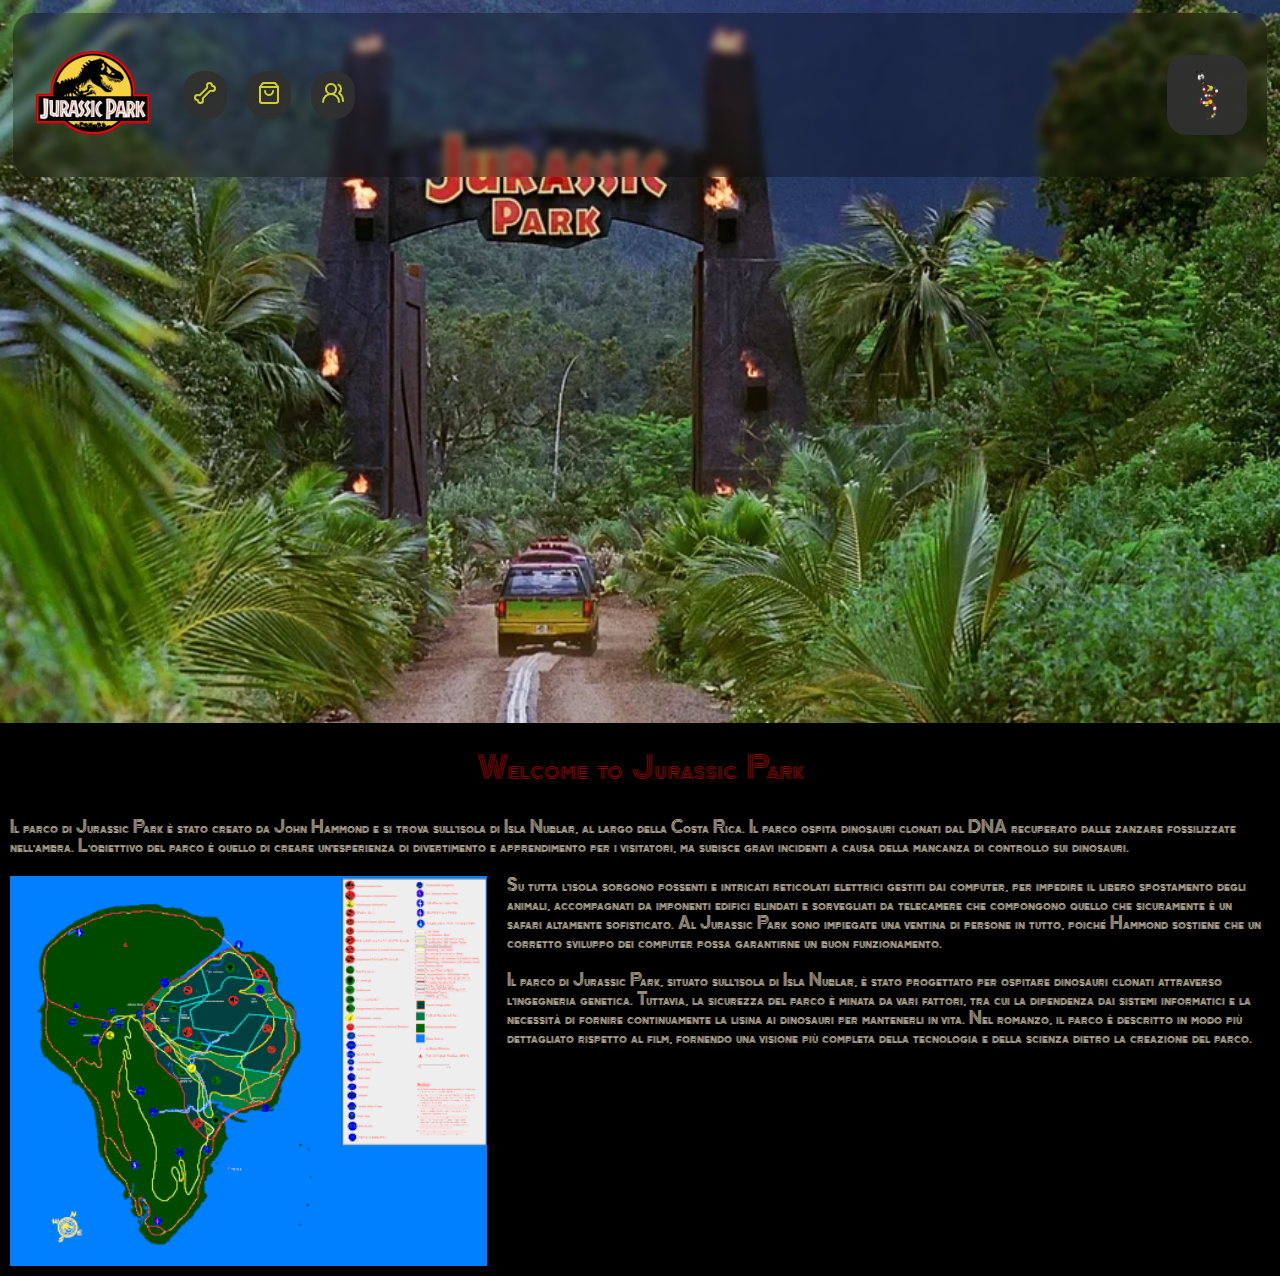
==== index.html @ 55716325 "sictysecond" ====
<!DOCTYPE html>
<html lang="en">
<head>
    <meta charset="UTF-8">
    <meta name="viewport" content="width=device-width, initial-scale=1.0">
    <title>Jurassic Park</title>
    <link rel="icon" href="./img/logo.png">
    <link rel="stylesheet" href="./style.css">
    <link rel="stylesheet" href="./stylepages/indexPage.css">
</head>
<body>
    
    <nav id="menuBar">
        <div class="but" id="logo"><a href="./index.html"><img src="./img/logo.png" alt="" height="120px" width="120px"></a></div>
        <div class="but" id="dinos">
            <a href="./html/dinosaurs.html"><img src="./img/bone.png" alt=""></a>
            <label for="" class="lab" id="lab1">Dinosaurs</label>
        </div>
        
        <div class="but" id="gadgets">
            <a href="./html/gadgets.html"><img src="./img/shopping-bag.png" alt=""></a>
            <label for="" class="lab" id="lab2">Gadgets</label>
        </div>
        
        <div class="but" id="aboutUs">
            <a href="./html/aboutUs.html"><img src="./img/users-round.png" alt=""></a>
            <label for="" class="lab" id="lab3">About us</label>
        </div>
        </div>
        
        <div class="but" id="mrdna">
            <img src="./img/mrDNA.png" alt="" height="60px" width="60px">
            <label for="" class="lab" id="lab4">Mr. DNA</label>
        </div>
    </nav>


    <div id="content">
        <div class="containerImage"><img src="./img/entrance.png" alt="" id="presentationImage"></div>
        
        <h1 id="subtitle">Welcome to Jurassic Park</h1>

        <p>
            Il parco di Jurassic Park è stato creato da John Hammond e si trova sull'isola di Isla Nublar, al largo della Costa Rica.
            Il parco ospita dinosauri clonati dal DNA recuperato dalle zanzare fossilizzate nell'ambra.
            L'obiettivo del parco è quello di creare un'esperienza di divertimento e apprendimento per i visitatori, ma subisce gravi incidenti a causa della mancanza di controllo sui dinosauri.
        
        </p>

        <div id="descLoc"><img src="./img/piantaParco.png" id="pianta" height="390px" width="490px"> <p>Su tutta l'isola sorgono possenti e intricati reticolati elettrici gestiti dai computer, per impedire il libero spostamento degli animali, accompagnati da imponenti edifici blindati e sorvegliati da telecamere che compongono quello che sicuramente è un safari altamente sofisticato. Al Jurassic Park sono impiegate una ventina di persone in tutto, poiché Hammond sostiene che un corretto sviluppo dei computer possa garantirne un buon funzionamento. <br>
            <br>Il parco di Jurassic Park, situato sull'isola di Isla Nublar, è stato progettato per ospitare dinosauri clonati attraverso l'ingegneria genetica. Tuttavia, la sicurezza del parco è minata da vari fattori, tra cui la dipendenza dai sistemi informatici e la necessità di fornire continuamente la lisina ai dinosauri per mantenerli in vita. Nel romanzo, il parco è descritto in modo più dettagliato rispetto al film, fornendo una visione più completa della tecnologia e della scienza dietro la creazione del parco.</p></div>


    </div>

</body>
</html>
---- style.css ----
@import url('https://fonts.googleapis.com/css2?family=Zen+Tokyo+Zoo&display=swap');

:root{
    --redJurassic:#8b0000;
    --amber:#ced02d;
    --greenWater:#00919c;
    --white:#faebd7;
    --obsidian: #000000;
}




html{
    width: 100%;
    height: auto;
    font-family: "Zen Tokyo Zoo", system-ui;
    font-weight: 200;
}


body{
    height: 100%;
    width: auto;
    background: var(--obsidian);
    color: var(--white);
}

#menuBar{
    backdrop-filter: blur(4px);
    border-radius: 20px;
    margin: 5px;
    display: flex;
    flex-direction: row;
    align-items: center;
    position: fixed;
    width: 98%;
    height: auto;
    background-color: #0000004a;
}

#logo{
    background: none;
}

.but{
    margin:10px;
    padding: 10px;
    height: auto;
    width: auto;
    border-radius: 20px;
    background: #303030f4 ;
    display: flex;
    flex-direction: column;
    align-items: center;
}

.lab{
    font-size:medium;
    display: none;
}

#dinos{
    animation-name: degrow;
    animation-duration: 400ms;
}

#dinos:hover{
    animation-name: grow;
    animation-duration: 400ms;
}

#gadgets:not(:hover){
    animation-name: degrow;
    animation-duration: 400ms;
}

#gadgets:hover{
    animation-name: grow;
    animation-duration: 400ms;
}

#aboutUs:not(:hover){
    animation-name: degrow;
    animation-duration: 400ms;
}

#aboutUs:hover{
    animation-name: grow;
    animation-duration: 400ms;
}

#dinos:hover #lab1{
    animation-name: revisible;
    animation-duration: 400ms;
    display: block;
    opacity: 0%;
    animation-fill-mode: forwards;
}


#gadgets:hover #lab2{
    animation-name: revisible;
    animation-duration: 400ms;
    display: block;
    opacity: 0%;
    animation-fill-mode: forwards;
}

#aboutUs:hover #lab3{
    animation-name: revisible;
    animation-duration: 400ms;
    display: block;
    opacity: 0%;
    animation-fill-mode: forwards;
   
}


@keyframes grow{
    25%{
        transform: scale(1, 1.02);
    }
    50%{
        transform: scale(1, 1.05);
    }
    75%{
        transform: scale(1, 1.03);
    }
    100%{
        transform: scale(1, 1);
    }
}

@keyframes degrow{
    100%{
        transform: scale(1, 1);
    }
    75%{
        transform: scale(1, 1.05);
    }
    50%{
        transform: scale(1, 1.03);
    }
    25%{
        transform: scale(1, 1);
    }
}

@keyframes revisible{
    25%{
        opacity: 25%;
    }
    50%{
        opacity: 50%;
    }
    75%{
        opacity: 75%;
    }
    100%{
        opacity: 100%;
    }
}


#mrdna{
    position: fixed;
    right: 10px;
}

a{
    text-decoration: none;
    color: var(--redJurassic);
}
---- stylepages/indexPage.css ----
@import url('https://fonts.googleapis.com/css2?family=Zen+Tokyo+Zoo&display=swap');

:root{
    --redJurassic:#8b0000;
    --amber:#ced02d;
    --greenWater:#00919c;
    --white:#faebd7;
    --obsidian: #000000;
}



#content{
    width: 100%;
    height: auto;
    display: flex;
    flex-direction: column;
    align-items: center;
    z-index: 0;
    position: absolute;
    top: 0%;
    left: 0%;
}

.containerImage{
    width: 100%;
    height: auto;
}

#menuBar{
    z-index: 1;
}

#presentationImage{
    width: 100%;
    height: auto;
    visibility: 50%;
}

#subtitle{
    color: var(--redJurassic)
}

h1{
    font-weight: 1;
}

p{
    justify-content: center;
    font-weight: 1;
    margin: 10px;
}

#descLoc{
    width: 100%;
    height: auto;
    display: flex;
    flex-direction: row;
    align-items: flex-start;
}


#pianta{
    margin: 10px;
}
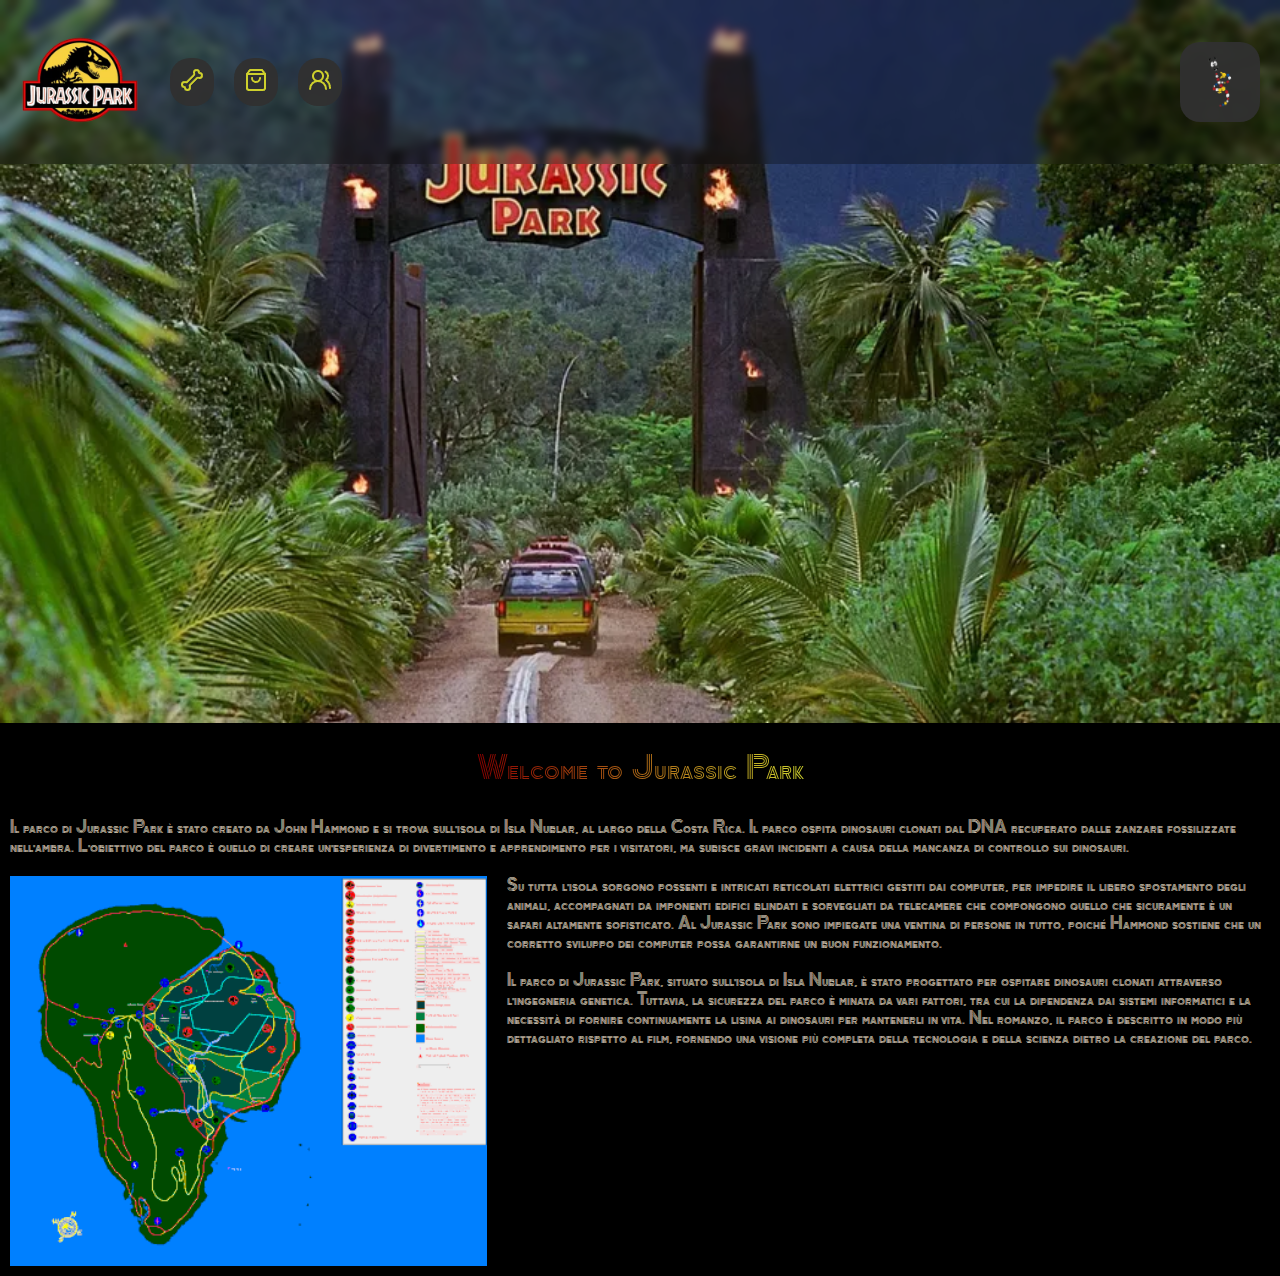
==== commit e76b7ca0: "fiftynineth" ====
--- a/index.html
+++ b/index.html
@@ -53,5 +53,24 @@
 
     </div>
 
+
+
+
+    <div id="footer">
+        <div id="socials">
+            <div class="socialIcon" id="instagram"><img src="" id="instaImg"></div>
+            <div class="socialIcon" id="facebook"><img src="" id="faceImg"></div>
+            <div class="socialIcon" id="x"><img src="" id="xImg"></div>
+            <div class="socialIcon" id="tiktok"><img src="" id="titokImg"></div>
+        </div>
+        <div id="contacts">
+            <h3 id="name">Jurassic Park inc.</h3>
+            <h3 id="society">InGen corp</h3>
+            <h3 id="email">jurassic.park.administration@example.com</h3>
+            <h3 id="telephone">+1 1234567890</h3>
+        </div>
+        <div id="address">San Diego, California    Isla Nublar, Costa Rica   Isla Sorna, Costa Rica</div>
+    </div>
+
 </body>
 </html>--- a/style.css
+++ b/style.css
@@ -28,15 +28,16 @@
 
 #menuBar{
     backdrop-filter: blur(4px);
-    border-radius: 20px;
-    margin: 5px;
     display: flex;
     flex-direction: row;
     align-items: center;
     position: fixed;
-    width: 98%;
+    width: 100%;
     height: auto;
     background-color: #0000004a;
+    position:fixed;
+    left:0%;
+    top:0%;
 }
 
 #logo{
@@ -171,4 +172,4 @@
 a{
     text-decoration: none;
     color: var(--redJurassic);
-}+}
--- a/stylepages/indexPage.css
+++ b/stylepages/indexPage.css
@@ -38,7 +38,10 @@
 }
 
 #subtitle{
-    color: var(--redJurassic)
+    color: transparent;
+    background: linear-gradient(to right,var(--redJurassic), var(--amber));
+    background-clip: text;
+
 }
 
 h1{
@@ -64,3 +67,25 @@
     margin: 10px;
 }
 
+#footer{
+    display:flex;
+    flex-direction:column;
+    align-items:center;
+    width:100%;
+    height:auto;
+}
+
+
+#socials{
+    display:flex;
+    flex-direction:row;
+    align-items:center;
+    width:auto;
+    height:auto;
+}
+
+.socialIcons{
+    width:auto;
+    height:auto;
+    border-radius:20px;
+}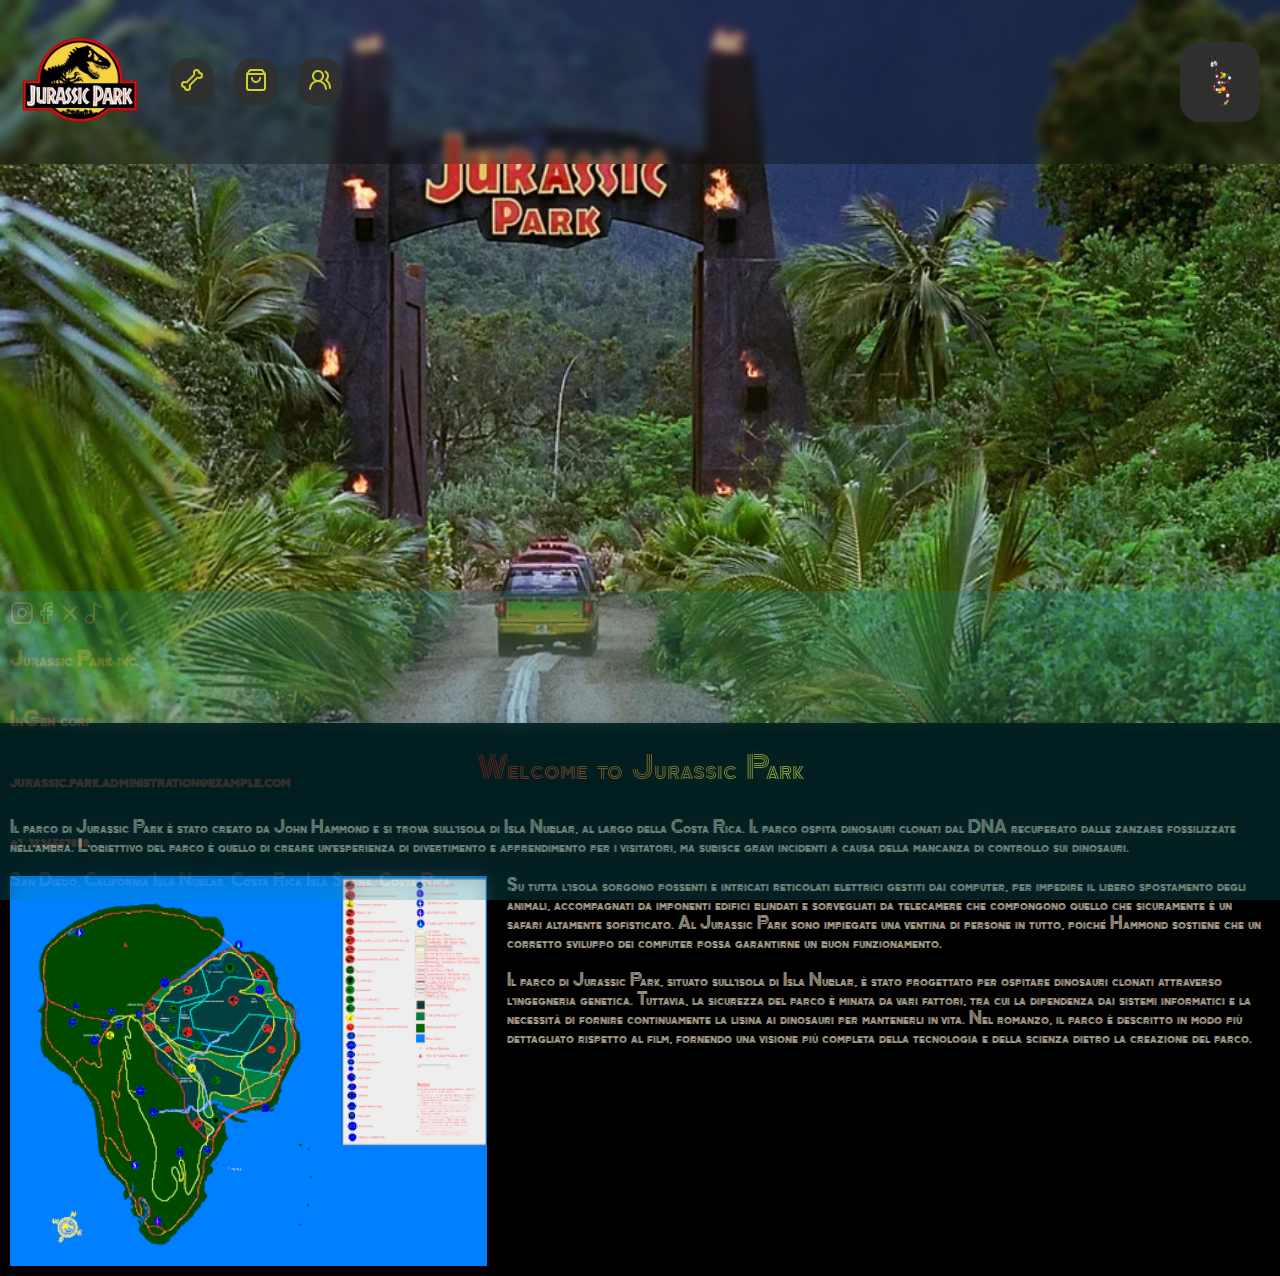
==== commit f0acaa1a: "seventysecond" ====
--- a/index.html
+++ b/index.html
@@ -58,10 +58,10 @@
 
     <div id="footer">
         <div id="socials">
-            <div class="socialIcon" id="instagram"><img src="" id="instaImg"></div>
-            <div class="socialIcon" id="facebook"><img src="" id="faceImg"></div>
-            <div class="socialIcon" id="x"><img src="" id="xImg"></div>
-            <div class="socialIcon" id="tiktok"><img src="" id="titokImg"></div>
+            <div class="socialIcon" id="instagram"><img src="[data-uri]" id="instaImg"></div>
+            <div class="socialIcon" id="facebook"><img src="[data-uri]" id="faceImg"></div>
+            <div class="socialIcon" id="x"><img src="[data-uri]" id="xImg"></div>
+            <div class="socialIcon" id="tiktok"><img src="[data-uri]" id="titokImg"></div>
         </div>
         <div id="contacts">
             <h3 id="name">Jurassic Park inc.</h3>
@@ -69,7 +69,7 @@
             <h3 id="email">jurassic.park.administration@example.com</h3>
             <h3 id="telephone">+1 1234567890</h3>
         </div>
-        <div id="address">San Diego, California    Isla Nublar, Costa Rica   Isla Sorna, Costa Rica</div>
+        <div id="address">San Diego, California            Isla Nublar, Costa Rica           Isla Sorna, Costa Rica</div>
     </div>
 
 </body>
--- a/stylepages/indexPage.css
+++ b/stylepages/indexPage.css
@@ -70,9 +70,16 @@
 #footer{
     display:flex;
     flex-direction:column;
-    align-items:center;
+    align-items:flex-start;
     width:100%;
     height:auto;
+    position:absolute;
+    bottom:0%;
+    left:0%;
+    padding:10px;
+    background:var(--greenWater);
+    opacity:20%;
+    backdrop-filter: blur(10px);
 }
 
 
@@ -80,12 +87,23 @@
     display:flex;
     flex-direction:row;
     align-items:center;
-    width:auto;
+    width:100%;
     height:auto;
 }
 
 .socialIcons{
+    width:40px;
+    height:auto;
+    border-radius:20px;
+    margin:20px;
+    background: #303030f4 ;
+}
+
+
+#contacts{
+    display:flex;
+    flex-direction:column;
+    align-items:flexx-start;
     width:auto;
     height:auto;
-    border-radius:20px;
 }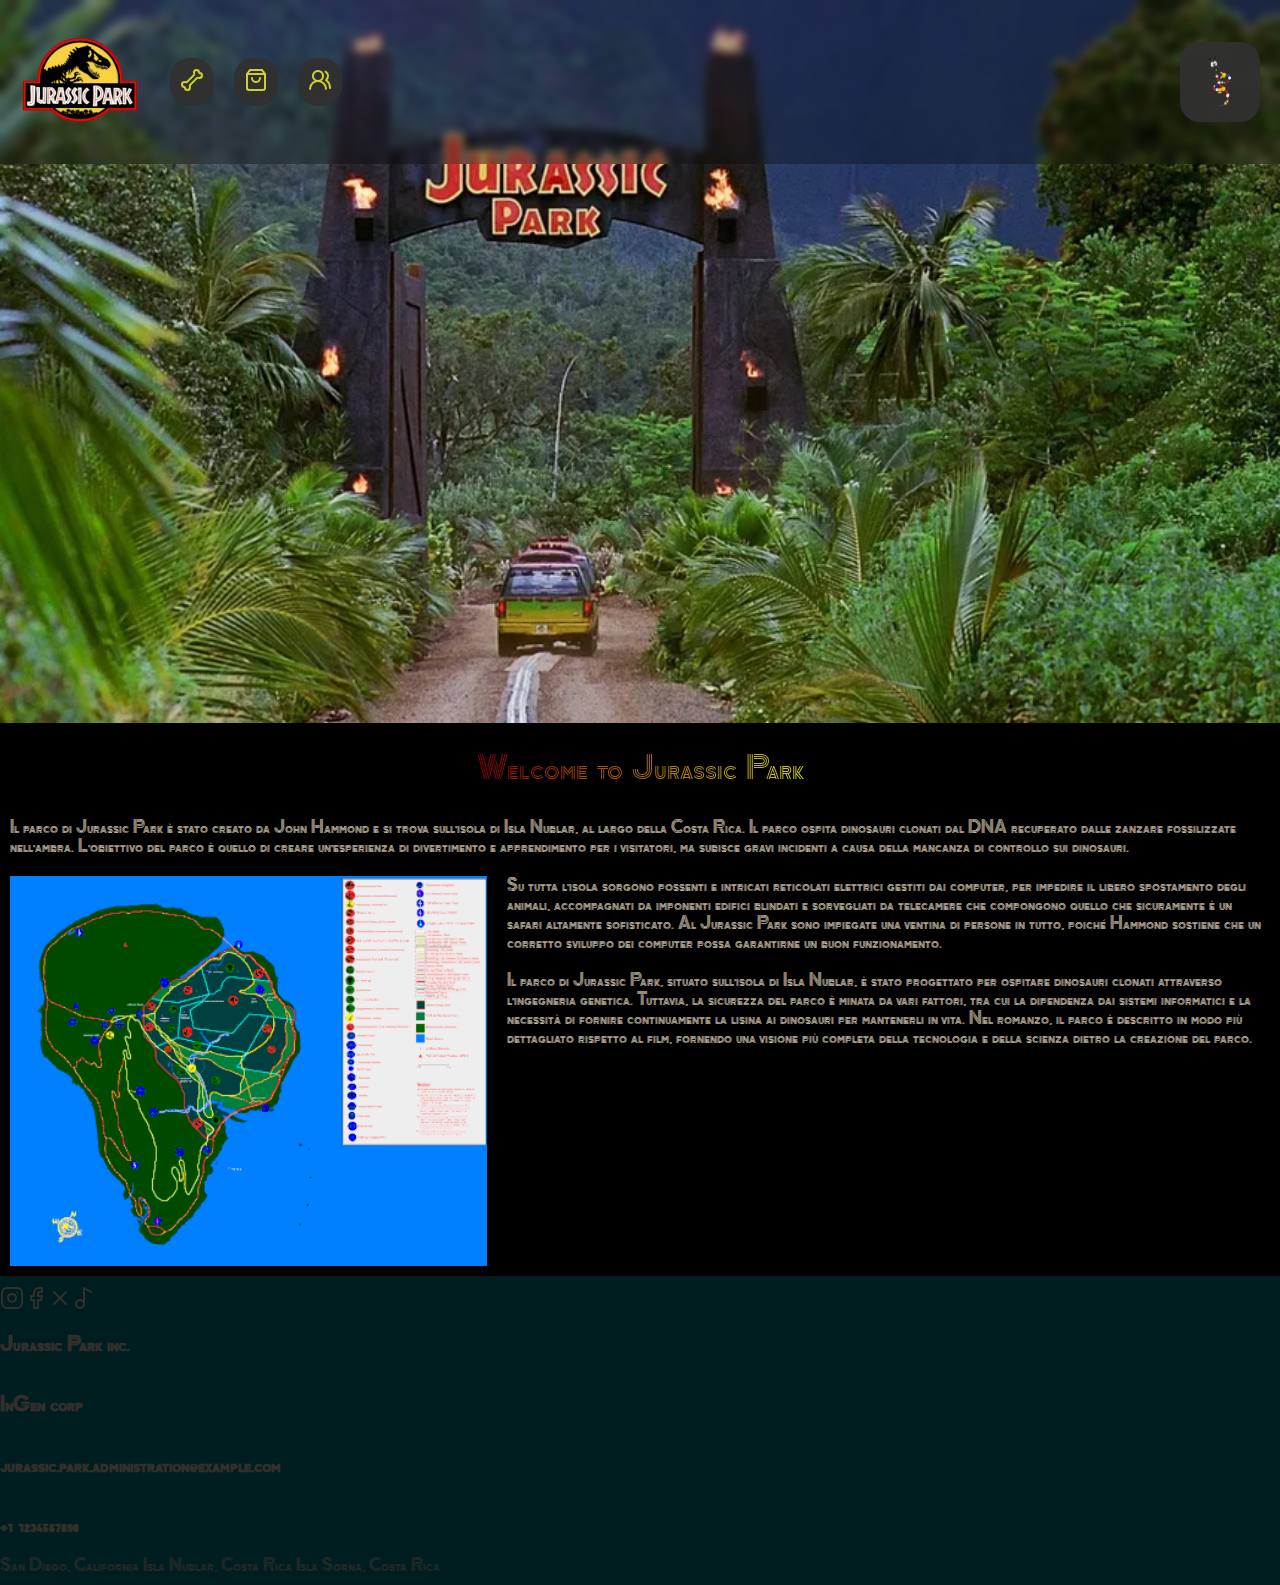
==== commit 7145aa62: "seventythird" ====
--- a/index.html
+++ b/index.html
@@ -50,27 +50,23 @@
         <div id="descLoc"><img src="./img/piantaParco.png" id="pianta" height="390px" width="490px"> <p>Su tutta l'isola sorgono possenti e intricati reticolati elettrici gestiti dai computer, per impedire il libero spostamento degli animali, accompagnati da imponenti edifici blindati e sorvegliati da telecamere che compongono quello che sicuramente è un safari altamente sofisticato. Al Jurassic Park sono impiegate una ventina di persone in tutto, poiché Hammond sostiene che un corretto sviluppo dei computer possa garantirne un buon funzionamento. <br>
             <br>Il parco di Jurassic Park, situato sull'isola di Isla Nublar, è stato progettato per ospitare dinosauri clonati attraverso l'ingegneria genetica. Tuttavia, la sicurezza del parco è minata da vari fattori, tra cui la dipendenza dai sistemi informatici e la necessità di fornire continuamente la lisina ai dinosauri per mantenerli in vita. Nel romanzo, il parco è descritto in modo più dettagliato rispetto al film, fornendo una visione più completa della tecnologia e della scienza dietro la creazione del parco.</p></div>
 
+        
+        <div id="footer">
+            <div id="socials">
+                <div class="socialIcon" id="instagram"><img src="[data-uri]" id="instaImg"></div>
+                <div class="socialIcon" id="facebook"><img src="[data-uri]" id="faceImg"></div>
+                <div class="socialIcon" id="x"><img src="[data-uri]" id="xImg"></div>
+                <div class="socialIcon" id="tiktok"><img src="[data-uri]" id="titokImg"></div>
+            </div>
+            <div id="contacts">
+                <h3 id="name">Jurassic Park inc.</h3>
+                <h3 id="society">InGen corp</h3>
+                <h3 id="email">jurassic.park.administration@example.com</h3>
+                <h3 id="telephone">+1 1234567890</h3>
+            </div>
+            <div id="address">San Diego, California            Isla Nublar, Costa Rica           Isla Sorna, Costa Rica</div>
+        </div>
 
     </div>
-
-
-
-
-    <div id="footer">
-        <div id="socials">
-            <div class="socialIcon" id="instagram"><img src="[data-uri]" id="instaImg"></div>
-            <div class="socialIcon" id="facebook"><img src="[data-uri]" id="faceImg"></div>
-            <div class="socialIcon" id="x"><img src="[data-uri]" id="xImg"></div>
-            <div class="socialIcon" id="tiktok"><img src="[data-uri]" id="titokImg"></div>
-        </div>
-        <div id="contacts">
-            <h3 id="name">Jurassic Park inc.</h3>
-            <h3 id="society">InGen corp</h3>
-            <h3 id="email">jurassic.park.administration@example.com</h3>
-            <h3 id="telephone">+1 1234567890</h3>
-        </div>
-        <div id="address">San Diego, California            Isla Nublar, Costa Rica           Isla Sorna, Costa Rica</div>
-    </div>
-
 </body>
 </html>--- a/stylepages/indexPage.css
+++ b/stylepages/indexPage.css
@@ -73,9 +73,6 @@
     align-items:flex-start;
     width:100%;
     height:auto;
-    position:absolute;
-    bottom:0%;
-    left:0%;
     padding:10px;
     background:var(--greenWater);
     opacity:20%;
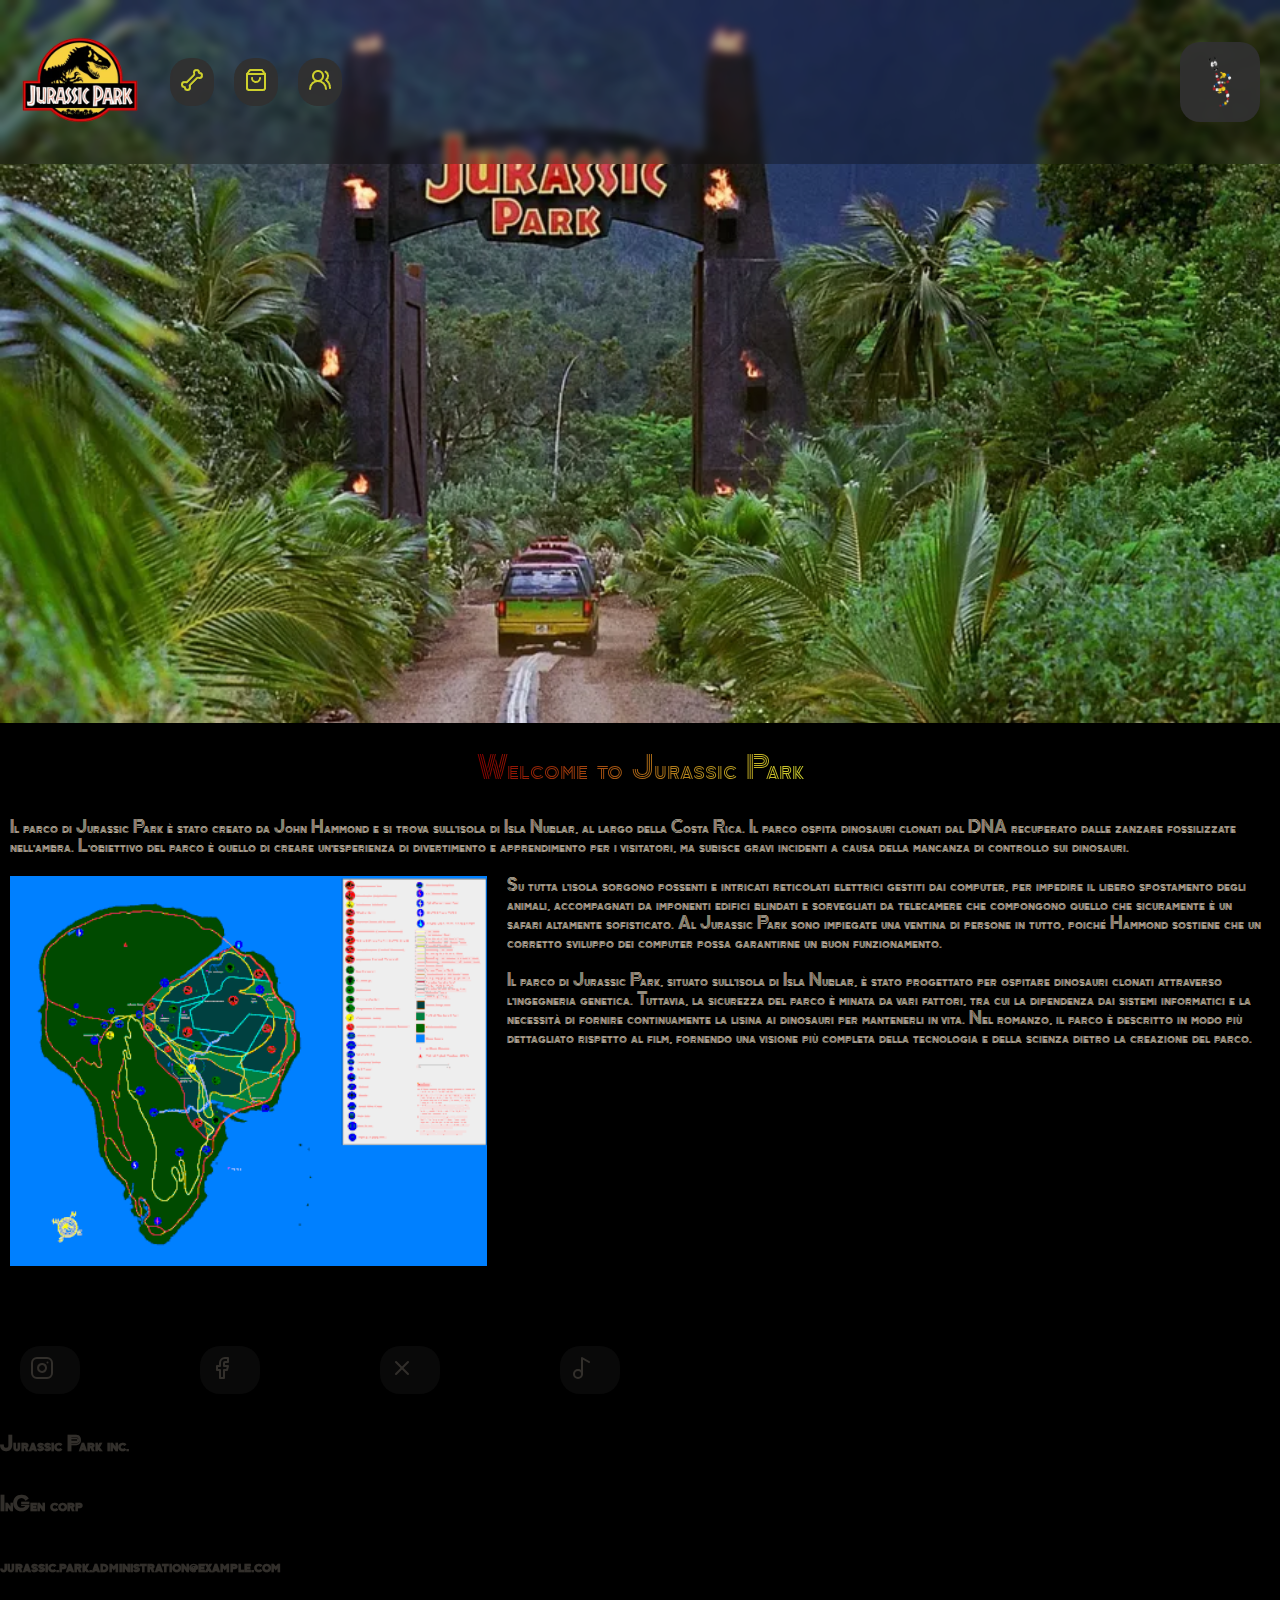
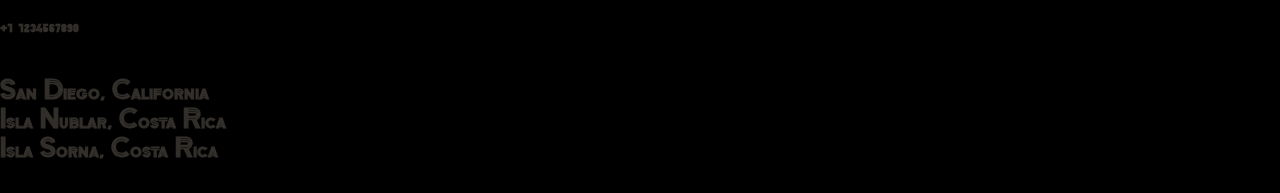
==== commit 3fae7c8d: "seventyfihtt" ====
--- a/index.html
+++ b/index.html
@@ -64,7 +64,7 @@
                 <h3 id="email">jurassic.park.administration@example.com</h3>
                 <h3 id="telephone">+1 1234567890</h3>
             </div>
-            <div id="address">San Diego, California            Isla Nublar, Costa Rica           Isla Sorna, Costa Rica</div>
+            <div id="address"><h2>San Diego, California<br>Isla Nublar, Costa Rica<br>Isla Sorna, Costa Rica</h2></div>
         </div>
 
     </div>
--- a/stylepages/indexPage.css
+++ b/stylepages/indexPage.css
@@ -74,7 +74,7 @@
     width:100%;
     height:auto;
     padding:10px;
-    background:var(--greenWater);
+    margin-top:40px;
     opacity:20%;
     backdrop-filter: blur(10px);
 }
@@ -88,11 +88,14 @@
     height:auto;
 }
 
-.socialIcons{
+.socialIcon{
     width:40px;
     height:auto;
     border-radius:20px;
     margin:20px;
+    margin-right:100px;
+    align-items:center;
+    padding:10px;
     background: #303030f4 ;
 }
 
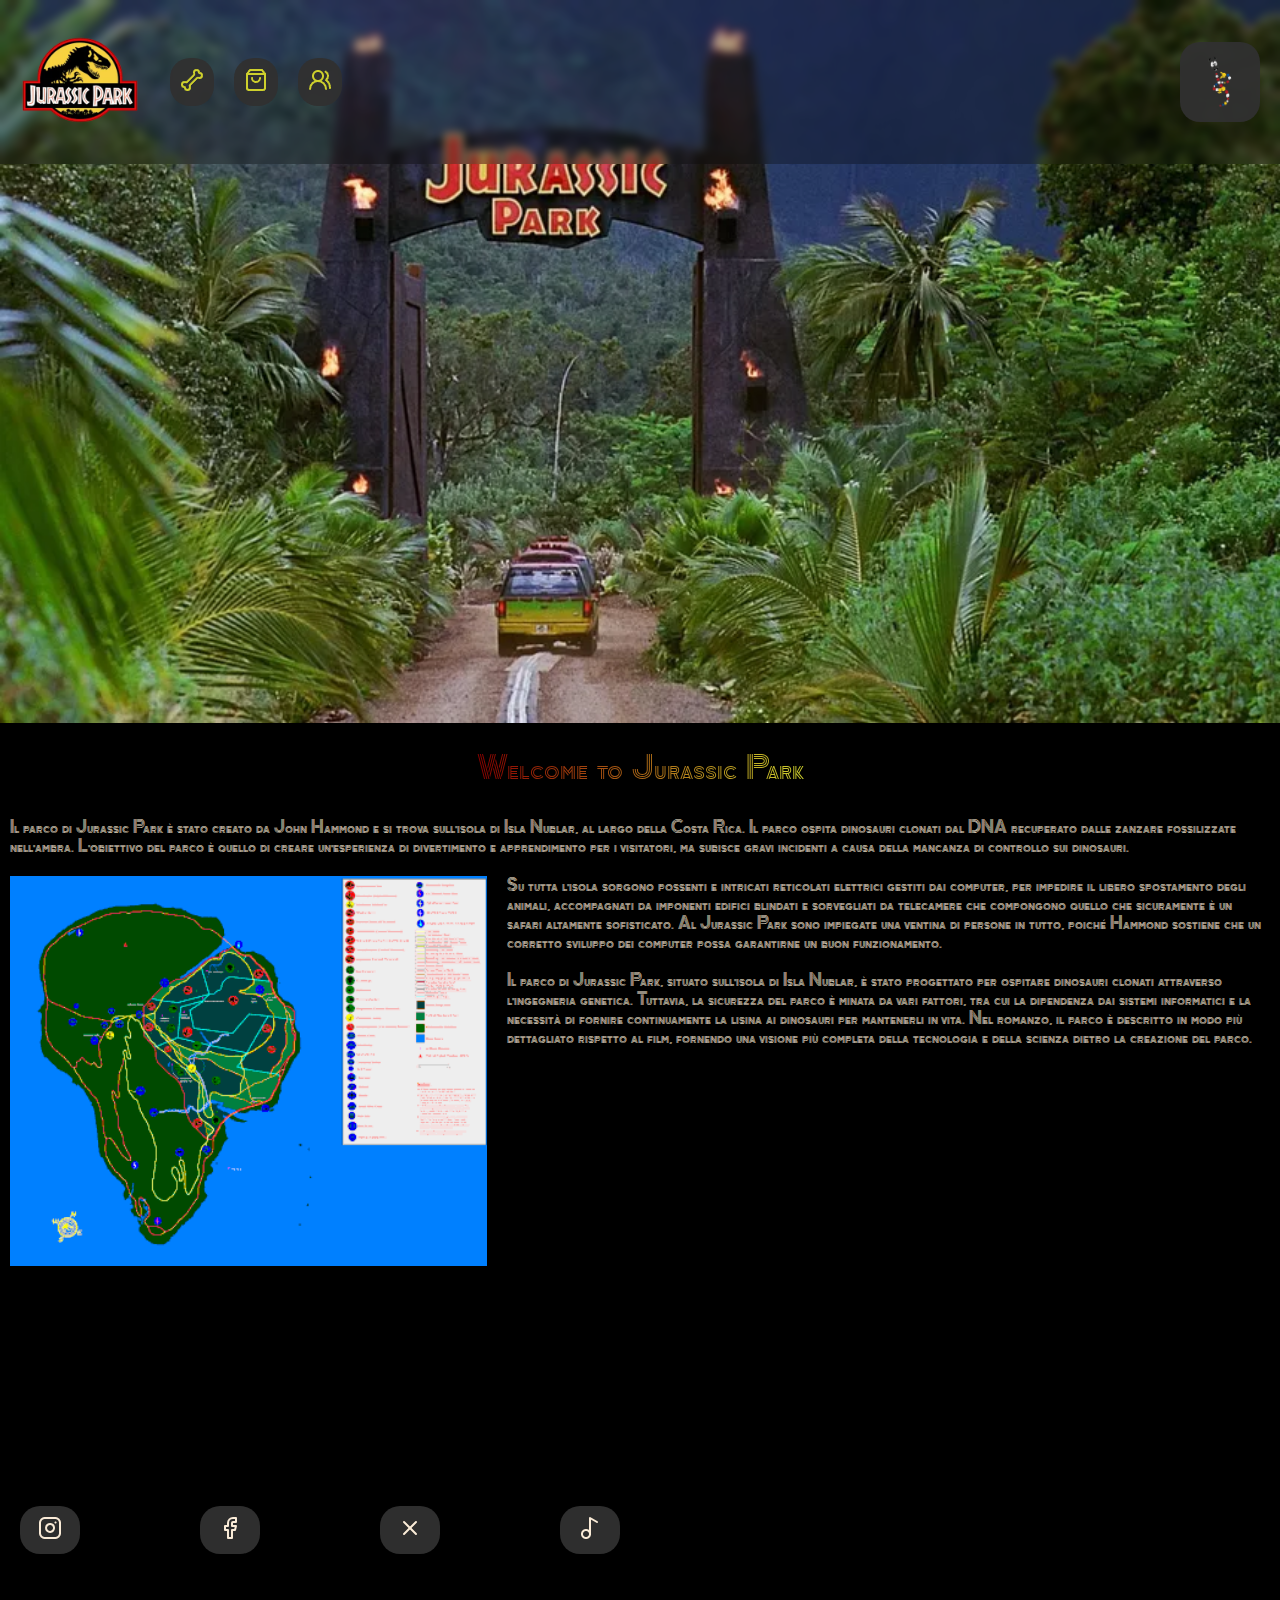
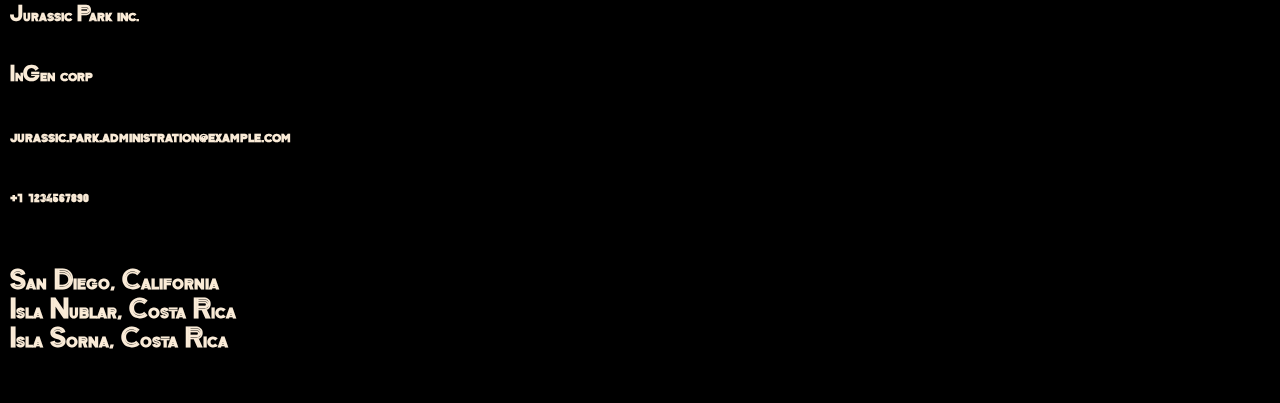
==== commit ef4b4fee: "eightfourth" ====
--- a/index.html
+++ b/index.html
@@ -53,10 +53,10 @@
         
         <div id="footer">
             <div id="socials">
-                <div class="socialIcon" id="instagram"><img src="[data-uri]" id="instaImg"></div>
-                <div class="socialIcon" id="facebook"><img src="[data-uri]" id="faceImg"></div>
-                <div class="socialIcon" id="x"><img src="[data-uri]" id="xImg"></div>
-                <div class="socialIcon" id="tiktok"><img src="[data-uri]" id="titokImg"></div>
+                <div class="socialIcon" id="instagram"><img src="./img/instagram.png" id="instaImg"></div>
+                <div class="socialIcon" id="facebook"><img src="./img/facebook.png" id="faceImg"></div>
+                <div class="socialIcon" id="x"><img src="./img/x.png" id="xImg"></div>
+                <div class="socialIcon" id="tiktok"><img src="./img/music-2.png" id="titokImg"></div>
             </div>
             <div id="contacts">
                 <h3 id="name">Jurassic Park inc.</h3>
--- a/stylepages/indexPage.css
+++ b/stylepages/indexPage.css
@@ -74,8 +74,8 @@
     width:100%;
     height:auto;
     padding:10px;
-    margin-top:40px;
-    opacity:20%;
+    margin:10px;
+    margin-top:200px;
     backdrop-filter: blur(10px);
 }
 
@@ -94,7 +94,7 @@
     border-radius:20px;
     margin:20px;
     margin-right:100px;
-    align-items:center;
+    text-align:center;
     padding:10px;
     background: #303030f4 ;
 }
@@ -106,4 +106,62 @@
     align-items:flexx-start;
     width:auto;
     height:auto;
-}+    margin:10px;
+}
+#address{
+    margin:10px;
+}
+
+#instagram:hover{
+    animation-name: colorInsta;
+    animation-duration: 0.2s;
+    animation-fill-mode: forwards; 
+}
+
+#facebook:hover{
+    animation-name: colorFace;
+    animation-duration: 1s;
+    animation-fill-mode: forwards; 
+}
+
+#tiktok:hover{
+    animation-name: colorTik;
+    animation-duration: 1s;
+    animation-fill-mode: forwards;
+}
+
+@keyframes colorInsta{
+   
+
+    0%{
+        background:linear-gradient(to bottom left,black, #303030f4 );
+   }
+
+   50%{
+       background: linear-gradient(to bottom left, #000074, #60006D, #A00058, #C80A3D,#DD3120, #DD6600,#D49800 );
+   }
+   
+   100%{
+       background: linear-gradient(to bottom left, #002296, #82008f, #C0007A, #EA0C5F,#FF5341, #FF8820,#F6BA00 );
+   }
+}
+
+
+@keyframes colorFace{
+    from{
+        background:#303030f4 ;
+    }
+    to{
+        background: #1877F2;
+    }
+}
+
+@keyframes colorTik{
+    from{
+    }
+    to{
+        -webkit-filter: drop-shadow(-2px -2px #69C9D0, 2px 2px #EE1D52);
+        filter: drop-shadow(-2px -2px #69C9D0, 2px 2px #EE1D52);
+        
+    }
+}
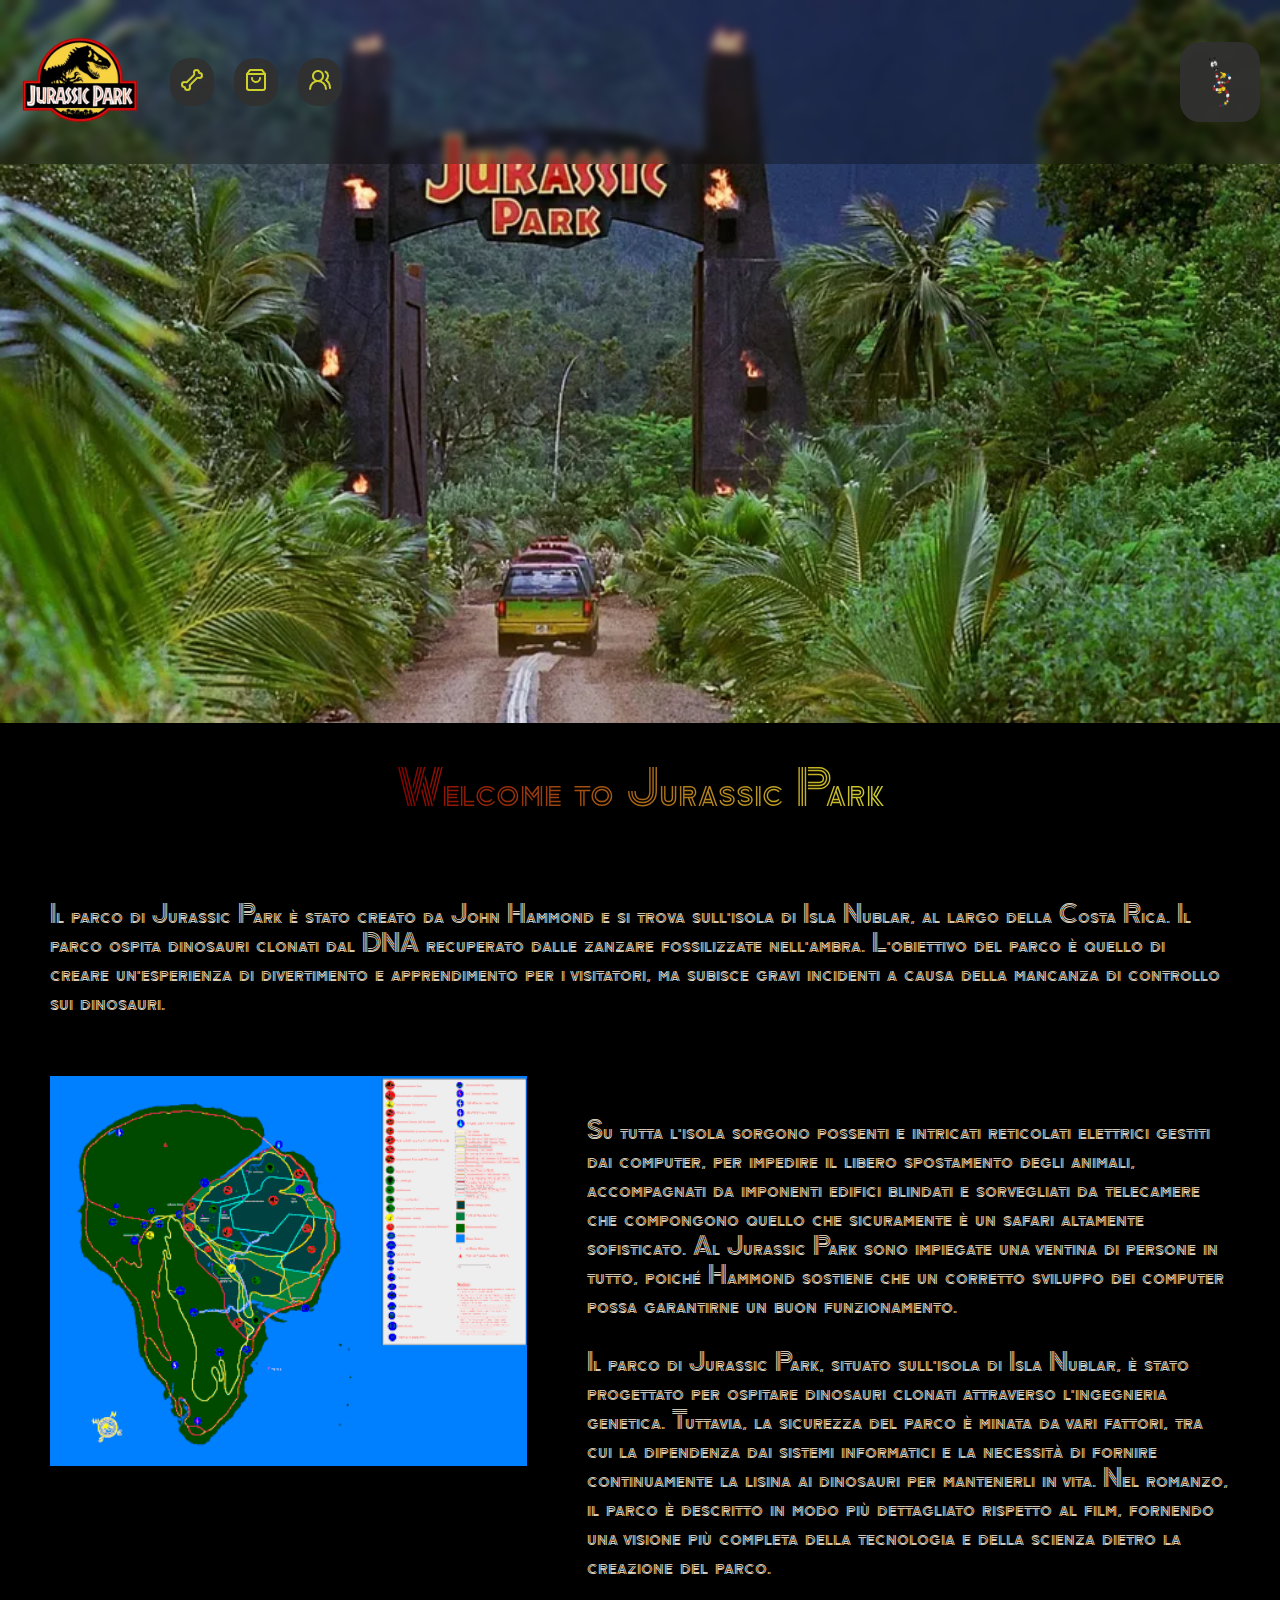
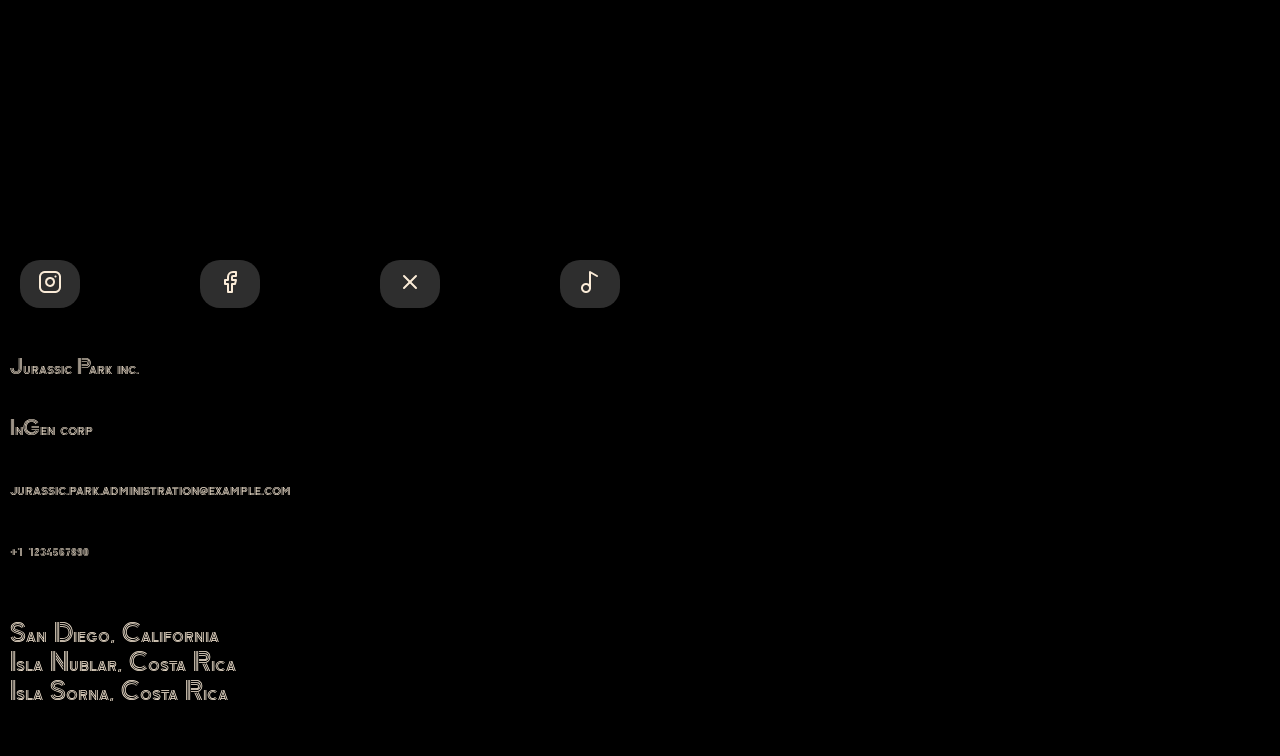
==== commit 13afc580: "js and other animations" ====
--- a/index.html
+++ b/index.html
@@ -9,25 +9,24 @@
     <link rel="stylesheet" href="./stylepages/indexPage.css">
 </head>
 <body>
-    
+
     <nav id="menuBar">
         <div class="but" id="logo"><a href="./index.html"><img src="./img/logo.png" alt="" height="120px" width="120px"></a></div>
         <div class="but" id="dinos">
             <a href="./html/dinosaurs.html"><img src="./img/bone.png" alt=""></a>
             <label for="" class="lab" id="lab1">Dinosaurs</label>
         </div>
-        
+
         <div class="but" id="gadgets">
             <a href="./html/gadgets.html"><img src="./img/shopping-bag.png" alt=""></a>
             <label for="" class="lab" id="lab2">Gadgets</label>
         </div>
-        
+
         <div class="but" id="aboutUs">
             <a href="./html/aboutUs.html"><img src="./img/users-round.png" alt=""></a>
             <label for="" class="lab" id="lab3">About us</label>
         </div>
-        </div>
-        
+
         <div class="but" id="mrdna">
             <img src="./img/mrDNA.png" alt="" height="60px" width="60px">
             <label for="" class="lab" id="lab4">Mr. DNA</label>
@@ -37,20 +36,20 @@
 
     <div id="content">
         <div class="containerImage"><img src="./img/entrance.png" alt="" id="presentationImage"></div>
-        
+
         <h1 id="subtitle">Welcome to Jurassic Park</h1>
 
         <p>
             Il parco di Jurassic Park è stato creato da John Hammond e si trova sull'isola di Isla Nublar, al largo della Costa Rica.
             Il parco ospita dinosauri clonati dal DNA recuperato dalle zanzare fossilizzate nell'ambra.
             L'obiettivo del parco è quello di creare un'esperienza di divertimento e apprendimento per i visitatori, ma subisce gravi incidenti a causa della mancanza di controllo sui dinosauri.
-        
+
         </p>
 
         <div id="descLoc"><img src="./img/piantaParco.png" id="pianta" height="390px" width="490px"> <p>Su tutta l'isola sorgono possenti e intricati reticolati elettrici gestiti dai computer, per impedire il libero spostamento degli animali, accompagnati da imponenti edifici blindati e sorvegliati da telecamere che compongono quello che sicuramente è un safari altamente sofisticato. Al Jurassic Park sono impiegate una ventina di persone in tutto, poiché Hammond sostiene che un corretto sviluppo dei computer possa garantirne un buon funzionamento. <br>
             <br>Il parco di Jurassic Park, situato sull'isola di Isla Nublar, è stato progettato per ospitare dinosauri clonati attraverso l'ingegneria genetica. Tuttavia, la sicurezza del parco è minata da vari fattori, tra cui la dipendenza dai sistemi informatici e la necessità di fornire continuamente la lisina ai dinosauri per mantenerli in vita. Nel romanzo, il parco è descritto in modo più dettagliato rispetto al film, fornendo una visione più completa della tecnologia e della scienza dietro la creazione del parco.</p></div>
 
-        
+
         <div id="footer">
             <div id="socials">
                 <div class="socialIcon" id="instagram"><img src="./img/instagram.png" id="instaImg"></div>
@@ -68,5 +67,6 @@
         </div>
 
     </div>
+    <script src="./script.js"></script>
 </body>
-</html>+</html>
--- a/style.css
+++ b/style.css
@@ -34,6 +34,7 @@
     position: fixed;
     width: 100%;
     height: auto;
+    z-index: 1;
     background-color: #0000004a;
     position:fixed;
     left:0%;
@@ -69,6 +70,7 @@
 #dinos:hover{
     animation-name: grow;
     animation-duration: 400ms;
+    background:var(--redJurassic);
 }
 
 #gadgets:not(:hover){
@@ -79,6 +81,7 @@
 #gadgets:hover{
     animation-name: grow;
     animation-duration: 400ms;
+    background:var(--redJurassic);
 }
 
 #aboutUs:not(:hover){
@@ -89,6 +92,7 @@
 #aboutUs:hover{
     animation-name: grow;
     animation-duration: 400ms;
+    background:var(--redJurassic);
 }
 
 #dinos:hover #lab1{
@@ -114,7 +118,7 @@
     display: block;
     opacity: 0%;
     animation-fill-mode: forwards;
-   
+
 }
 
 
@@ -133,20 +137,7 @@
     }
 }
 
-@keyframes degrow{
-    100%{
-        transform: scale(1, 1);
-    }
-    75%{
-        transform: scale(1, 1.05);
-    }
-    50%{
-        transform: scale(1, 1.03);
-    }
-    25%{
-        transform: scale(1, 1);
-    }
-}
+
 
 @keyframes revisible{
     25%{
@@ -173,3 +164,137 @@
     text-decoration: none;
     color: var(--redJurassic);
 }
+
+
+
+
+
+
+#content{
+    width: 100%;
+    height: auto;
+    display: flex;
+    flex-direction: column;
+    align-items: center;
+    z-index: 0;
+    position: absolute;
+    top: 0%;
+    left: 0%;
+}
+
+
+
+#footer{
+    display:flex;
+    flex-direction:column;
+    align-items:flex-start;
+    width:100%;
+    height:auto;
+    padding:10px;
+    margin:10px;
+    margin-top:200px;
+    backdrop-filter: blur(10px);
+}
+
+
+#socials{
+    display:flex;
+    flex-direction:row;
+    align-items:center;
+    width:100%;
+    height:auto;
+}
+
+.socialIcon{
+    width:40px;
+    height:auto;
+    border-radius:20px;
+    margin:20px;
+    margin-right:100px;
+    text-align:center;
+    padding:10px;
+    background: #303030f4 ;
+}
+
+
+#contacts{
+    display:flex;
+    flex-direction:column;
+    align-items:flexx-start;
+    width:auto;
+    height:auto;
+    margin:10px;
+}
+#address{
+    margin:10px;
+}
+
+#instagram:hover{
+    animation-name: colorInsta;
+    animation-duration: 0.2s;
+    animation-fill-mode: forwards;
+}
+
+#facebook:hover{
+    animation-name: colorFace;
+    animation-duration: 1s;
+    animation-fill-mode: forwards;
+}
+
+#tiktok:hover{
+    animation-name: colorTik;
+    animation-duration: 1s;
+    animation-fill-mode: forwards;
+}
+
+@keyframes colorInsta{
+
+
+    0%{
+        background:linear-gradient(to bottom left,black, #303030f4 );
+   }
+
+   50%{
+       background: linear-gradient(to bottom left, #000074, #60006D, #A00058, #C80A3D,#DD3120, #DD6600,#D49800 );
+   }
+
+   100%{
+       background: linear-gradient(to bottom left, #002296, #82008f, #C0007A, #EA0C5F,#FF5341, #FF8820,#F6BA00 );
+   }
+}
+
+
+@keyframes colorFace{
+    from{
+        background:#303030f4 ;
+    }
+    to{
+        background: #1877F2;
+    }
+}
+
+@keyframes colorTik{
+    from{
+    }
+    to{
+        background: var(--obsidian);
+        filter: drop-shadow(-2px -2px 0px #69C9D0) drop-shadow(2px 2px #EE1D52 );
+    }
+}
+
+
+
+h1{
+    font-weight: 1;
+}
+
+
+h2{
+    font-weight: 1;
+}
+
+
+h3{
+    font-weight: 1;
+}
+
--- a/stylepages/indexPage.css
+++ b/stylepages/indexPage.css
@@ -9,18 +9,6 @@
 }
 
 
-
-#content{
-    width: 100%;
-    height: auto;
-    display: flex;
-    flex-direction: column;
-    align-items: center;
-    z-index: 0;
-    position: absolute;
-    top: 0%;
-    left: 0%;
-}
 
 .containerImage{
     width: 100%;
@@ -41,6 +29,7 @@
     color: transparent;
     background: linear-gradient(to right,var(--redJurassic), var(--amber));
     background-clip: text;
+    font-size: xxx-large;
 
 }
 
@@ -48,10 +37,12 @@
     font-weight: 1;
 }
 
+
 p{
     justify-content: center;
     font-weight: 1;
-    margin: 10px;
+    margin: 50px;
+    font-size: x-large;
 }
 
 #descLoc{
@@ -65,103 +56,5 @@
 
 #pianta{
     margin: 10px;
+    margin-left: 50px;
 }
-
-#footer{
-    display:flex;
-    flex-direction:column;
-    align-items:flex-start;
-    width:100%;
-    height:auto;
-    padding:10px;
-    margin:10px;
-    margin-top:200px;
-    backdrop-filter: blur(10px);
-}
-
-
-#socials{
-    display:flex;
-    flex-direction:row;
-    align-items:center;
-    width:100%;
-    height:auto;
-}
-
-.socialIcon{
-    width:40px;
-    height:auto;
-    border-radius:20px;
-    margin:20px;
-    margin-right:100px;
-    text-align:center;
-    padding:10px;
-    background: #303030f4 ;
-}
-
-
-#contacts{
-    display:flex;
-    flex-direction:column;
-    align-items:flexx-start;
-    width:auto;
-    height:auto;
-    margin:10px;
-}
-#address{
-    margin:10px;
-}
-
-#instagram:hover{
-    animation-name: colorInsta;
-    animation-duration: 0.2s;
-    animation-fill-mode: forwards; 
-}
-
-#facebook:hover{
-    animation-name: colorFace;
-    animation-duration: 1s;
-    animation-fill-mode: forwards; 
-}
-
-#tiktok:hover{
-    animation-name: colorTik;
-    animation-duration: 1s;
-    animation-fill-mode: forwards;
-}
-
-@keyframes colorInsta{
-   
-
-    0%{
-        background:linear-gradient(to bottom left,black, #303030f4 );
-   }
-
-   50%{
-       background: linear-gradient(to bottom left, #000074, #60006D, #A00058, #C80A3D,#DD3120, #DD6600,#D49800 );
-   }
-   
-   100%{
-       background: linear-gradient(to bottom left, #002296, #82008f, #C0007A, #EA0C5F,#FF5341, #FF8820,#F6BA00 );
-   }
-}
-
-
-@keyframes colorFace{
-    from{
-        background:#303030f4 ;
-    }
-    to{
-        background: #1877F2;
-    }
-}
-
-@keyframes colorTik{
-    from{
-    }
-    to{
-        -webkit-filter: drop-shadow(-2px -2px #69C9D0, 2px 2px #EE1D52);
-        filter: drop-shadow(-2px -2px #69C9D0, 2px 2px #EE1D52);
-        
-    }
-}
